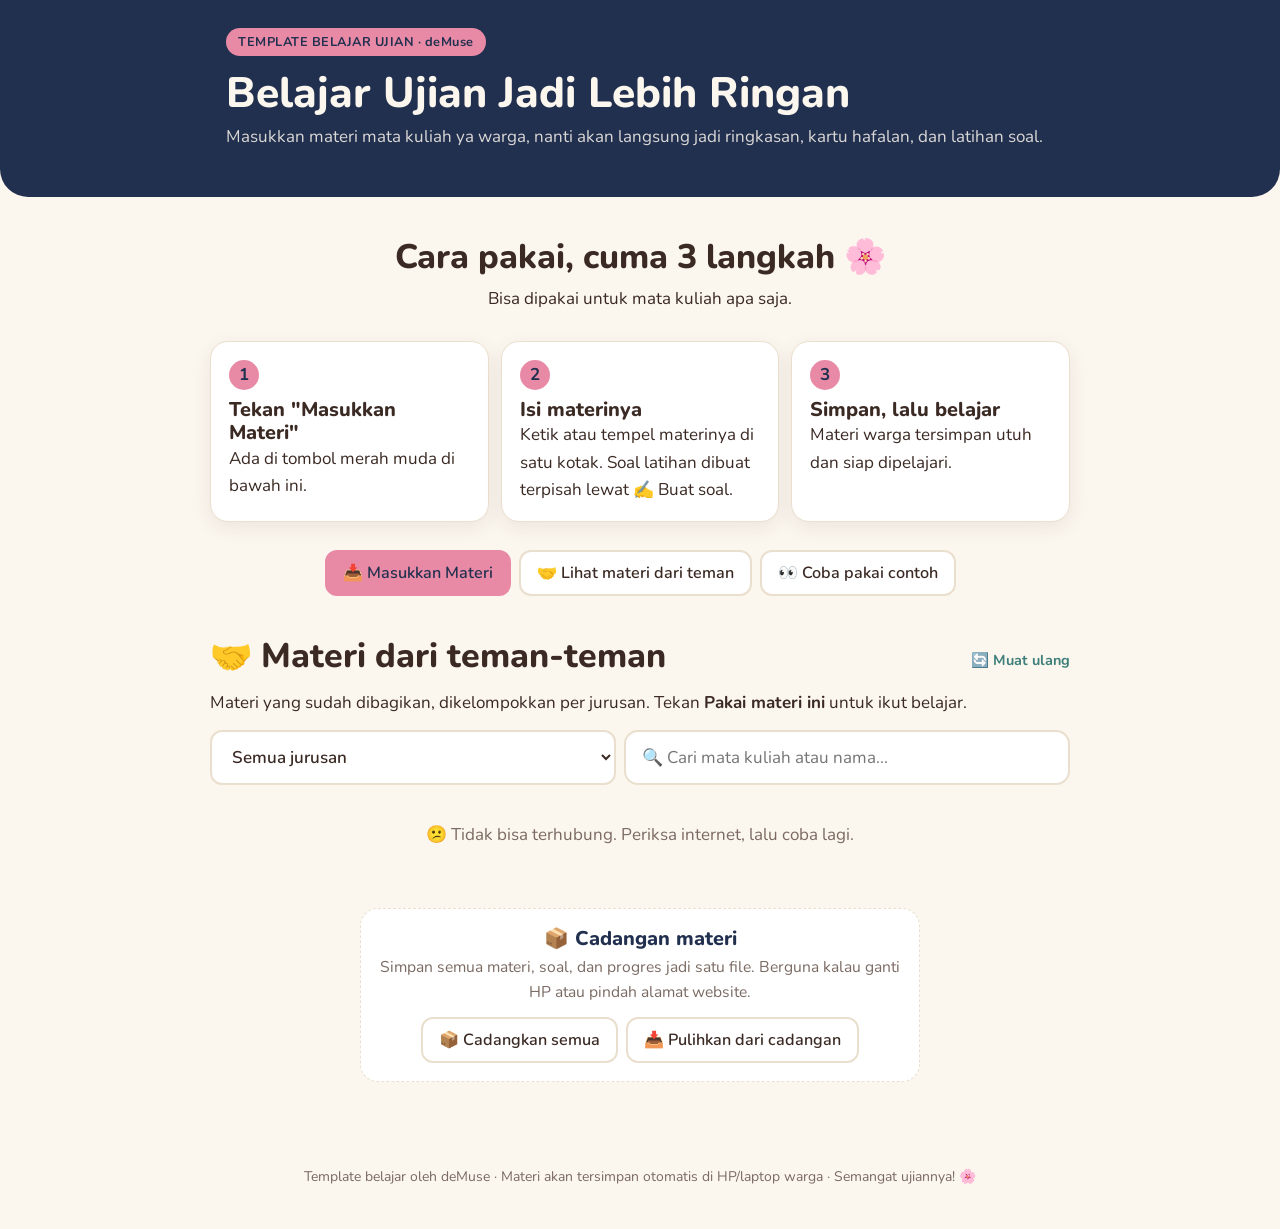
==== index.html @ 84d4ee76 "Add files via upload" ====
<!DOCTYPE html>
<html lang="id">
<head>
<meta charset="UTF-8">
<meta name="viewport" content="width=device-width, initial-scale=1.0">
<title>Belajar Ujian – deMuse</title>
<!-- Mengarahkan alamat utama ke halaman template -->
<meta http-equiv="refresh" content="0; url=template-belajar-ujian.html">
<link rel="canonical" href="template-belajar-ujian.html">
<script>location.replace("template-belajar-ujian.html" + location.search + location.hash);</script>
</head>
<body style="font-family:sans-serif;background:#fbf6ee;color:#3b2a24;text-align:center;padding:40px 16px">
  <p>Membuka halaman belajar… Kalau tidak terbuka otomatis, <a href="template-belajar-ujian.html">tekan di sini</a>.</p>
</body>
</html>
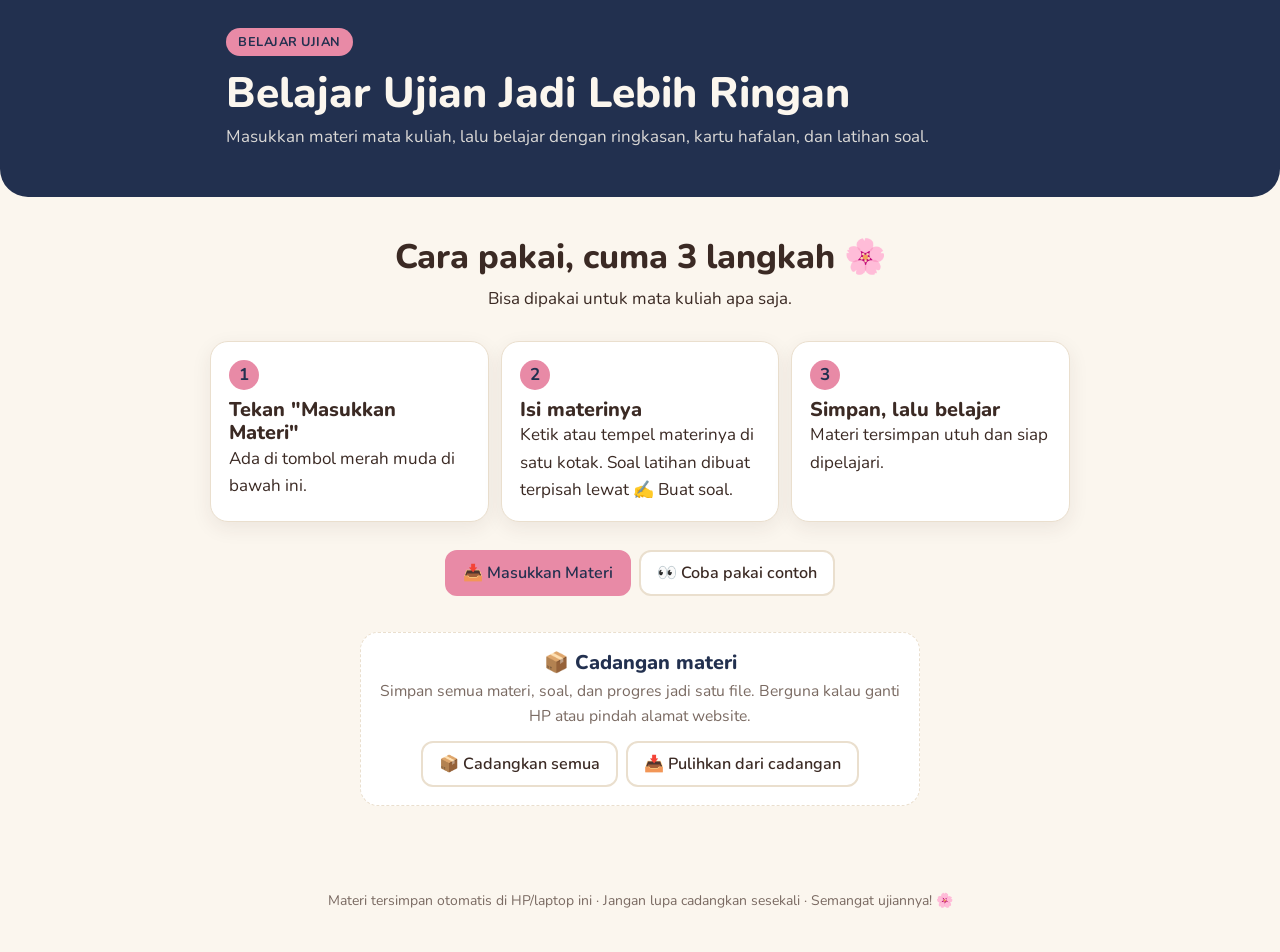
==== commit 99a769e1: "Add files via upload" ====
--- a/index.html
+++ b/index.html
@@ -3,7 +3,7 @@
 <head>
 <meta charset="UTF-8">
 <meta name="viewport" content="width=device-width, initial-scale=1.0">
-<title>Belajar Ujian – deMuse</title>
+<title>Belajar Ujian</title>
 <!-- Mengarahkan alamat utama ke halaman template -->
 <meta http-equiv="refresh" content="0; url=template-belajar-ujian.html">
 <link rel="canonical" href="template-belajar-ujian.html">
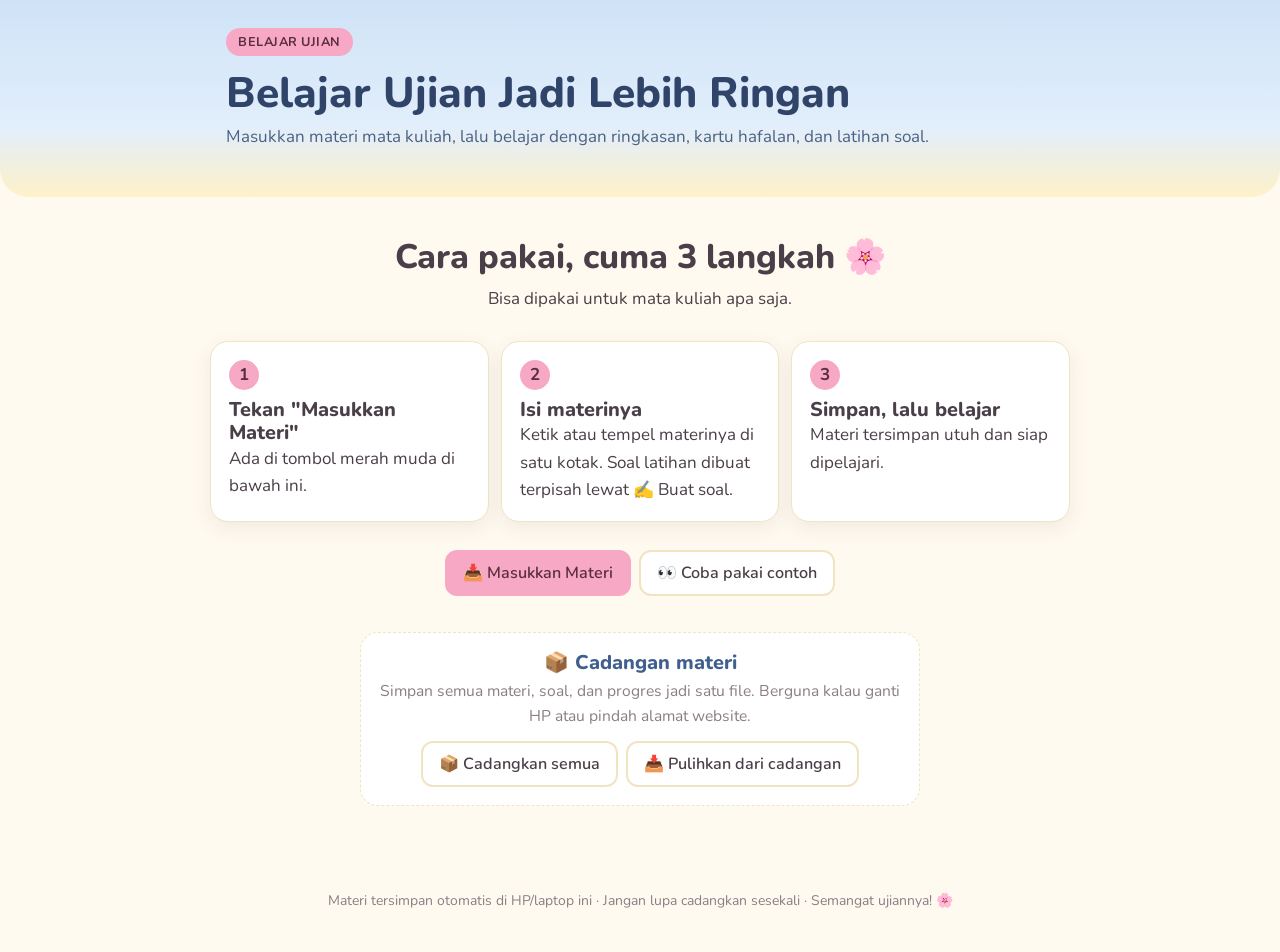
==== commit 9239efe0: "Add files via upload" ====
--- a/index.html
+++ b/index.html
@@ -9,7 +9,7 @@
 <link rel="canonical" href="template-belajar-ujian.html">
 <script>location.replace("template-belajar-ujian.html" + location.search + location.hash);</script>
 </head>
-<body style="font-family:sans-serif;background:#fbf6ee;color:#3b2a24;text-align:center;padding:40px 16px">
+<body style="font-family:sans-serif;background:#fffaf0;color:#4a3f48;text-align:center;padding:40px 16px">
   <p>Membuka halaman belajar… Kalau tidak terbuka otomatis, <a href="template-belajar-ujian.html">tekan di sini</a>.</p>
 </body>
 </html>
